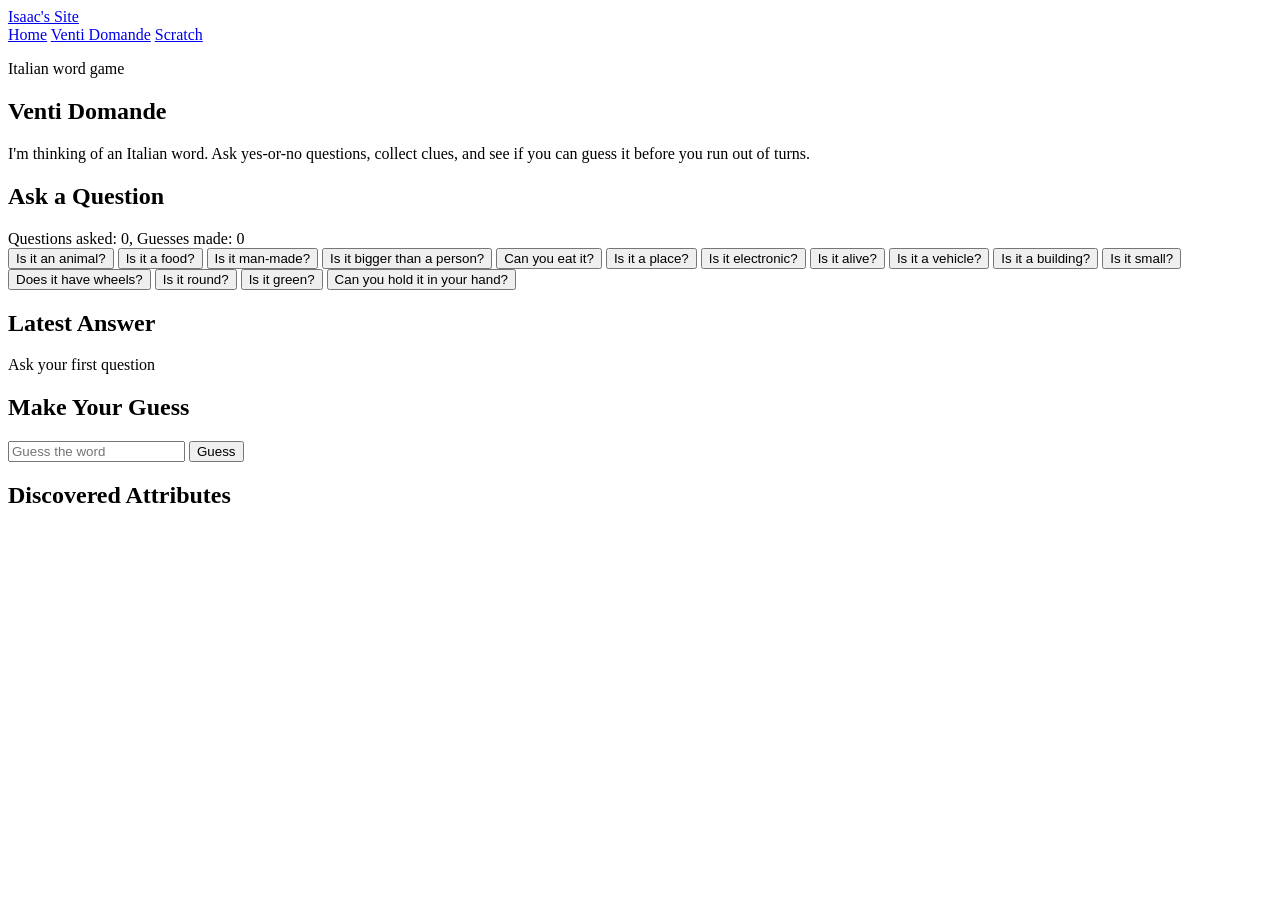
==== post.html @ e90240fd "Add files via upload" ====
<!DOCTYPE html>
<html lang="en">
<head>
    <meta charset="utf-8" />
    <meta name="viewport" content="width=device-width, initial-scale=1" />
    <title>Venti Domande</title>
    <link rel="preconnect" href="https://fonts.googleapis.com" />
    <link rel="preconnect" href="https://fonts.gstatic.com" crossorigin />
    <link href="https://fonts.googleapis.com/css2?family=Fraunces:wght@500;700&family=Manrope:wght@400;500;700;800&display=swap" rel="stylesheet" />
    <link href="css/stile.css" rel="stylesheet" />
</head>
<body class="venti-page">
    <nav class="top-nav" aria-label="Primary">
        <a class="top-nav__brand" href="index.html">Isaac's Site</a>
        <div class="top-nav__links">
            <a class="top-nav__link" href="index.html">Home</a>
            <a class="top-nav__link top-nav__link--active" href="post.html" aria-current="page">Venti Domande</a>
            <a class="top-nav__link" href="Scratch.html">Scratch</a>
        </div>
    </nav>

    <main class="venti-shell">
        <section class="venti-hero">
            <p class="venti-eyebrow">Italian word game</p>
            <h1>Venti Domande</h1>
            <p class="venti-intro">I&apos;m thinking of an Italian word. Ask yes-or-no questions, collect clues, and see if you can guess it before you run out of turns.</p>
        </section>

        <section class="venti-layout">
            <div class="venti-card venti-card--primary">
                <div class="venti-card__header">
                    <h2>Ask a Question</h2>
                    <div id="counters" class="venti-counter">Questions asked: 0, Guesses made: 0</div>
                </div>
                <div id="questions" class="question-grid">
                    <button onclick="askQuestion(0)">Is it an animal?</button>
                    <button onclick="askQuestion(1)">Is it a food?</button>
                    <button onclick="askQuestion(2)">Is it man-made?</button>
                    <button onclick="askQuestion(3)">Is it bigger than a person?</button>
                    <button onclick="askQuestion(4)">Can you eat it?</button>
                    <button onclick="askQuestion(5)">Is it a place?</button>
                    <button onclick="askQuestion(6)">Is it electronic?</button>
                    <button onclick="askQuestion(7)">Is it alive?</button>
                    <button onclick="askQuestion(8)">Is it a vehicle?</button>
                    <button onclick="askQuestion(9)">Is it a building?</button>
                    <button onclick="askQuestion(10)">Is it small?</button>
                    <button onclick="askQuestion(11)">Does it have wheels?</button>
                    <button onclick="askQuestion(12)">Is it round?</button>
                    <button onclick="askQuestion(13)">Is it green?</button>
                    <button onclick="askQuestion(14)">Can you hold it in your hand?</button>
                </div>
            </div>

            <aside class="venti-sidebar">
                <div class="venti-card venti-card--answer">
                    <h2>Latest Answer</h2>
                    <div id="answer" class="answer-pill">Ask your first question</div>
                </div>

                <div class="venti-card venti-card--guess">
                    <h2>Make Your Guess</h2>
                    <div class="guess-row">
                        <input type="text" id="guess" placeholder="Guess the word" />
                        <button class="guess-button" onclick="makeGuess()">Guess</button>
                    </div>
                    <div id="result" class="result-text"></div>
                    <div id="hint" class="hint-text"></div>
                </div>

                <div id="discovered" class="venti-card venti-card--clues">
                    <h2>Discovered Attributes</h2>
                </div>
            </aside>
        </section>
    </main>
    <script src="js/scripts.js"></script>
</body>
</html>
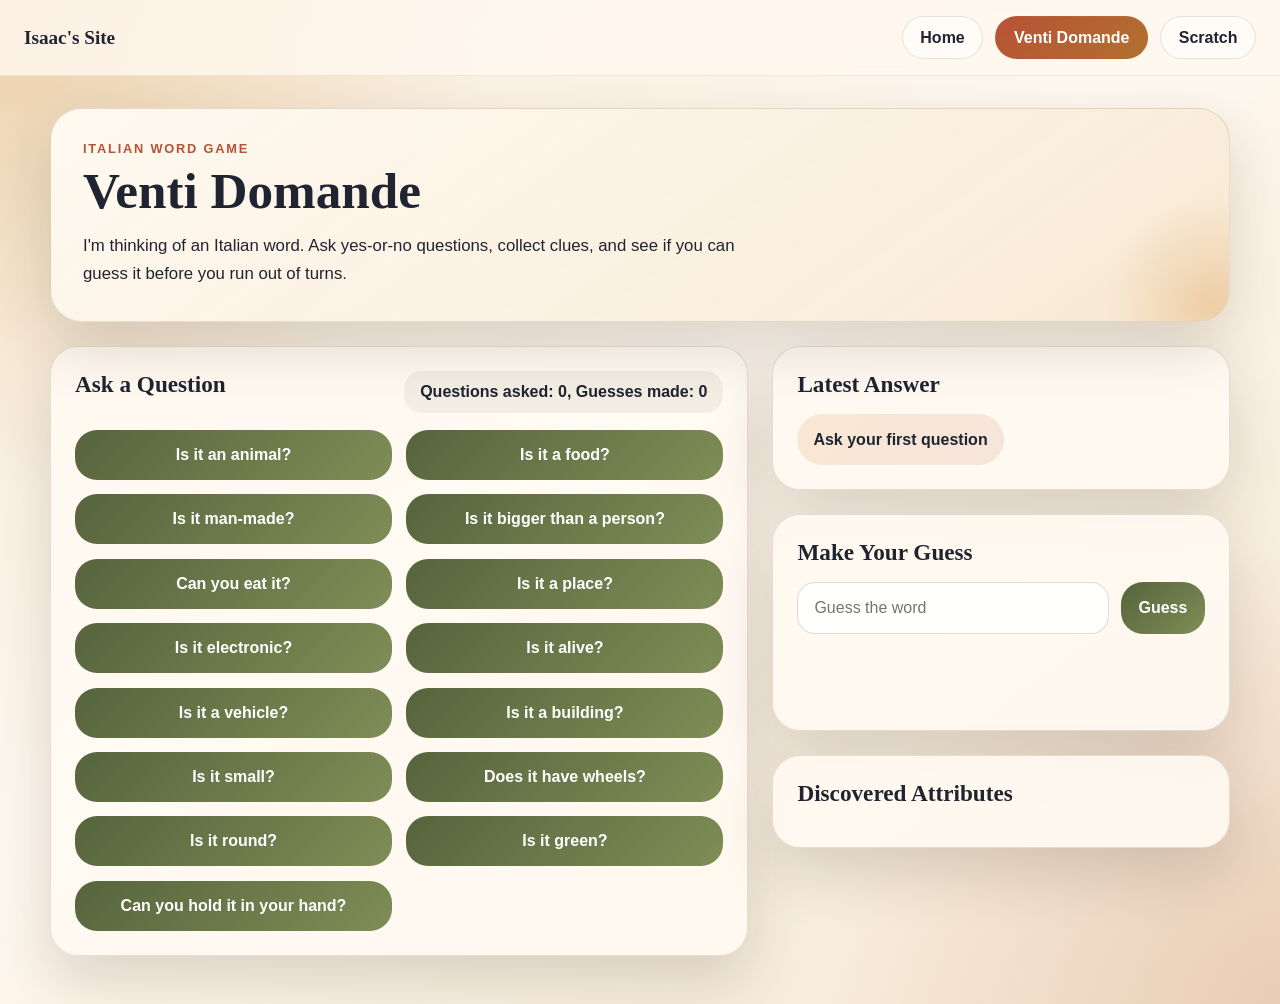
==== commit 477be7d7: "Add files via upload" ====
--- a/post.html
+++ b/post.html
@@ -7,7 +7,7 @@
     <link rel="preconnect" href="https://fonts.googleapis.com" />
     <link rel="preconnect" href="https://fonts.gstatic.com" crossorigin />
     <link href="https://fonts.googleapis.com/css2?family=Fraunces:wght@500;700&family=Manrope:wght@400;500;700;800&display=swap" rel="stylesheet" />
-    <link href="css/stile.css" rel="stylesheet" />
+    <link href="stile.css" rel="stylesheet" />
 </head>
 <body class="venti-page">
     <nav class="top-nav" aria-label="Primary">
@@ -73,6 +73,6 @@
             </aside>
         </section>
     </main>
-    <script src="js/scripts.js"></script>
+    <script src="scripts.js"></script>
 </body>
 </html>
--- a/stile.css
+++ b/stile.css
@@ -0,0 +1,307 @@
+:root {
+    --cream: #fff8ef;
+    --sand: #f4e3ca;
+    --gold: #d79b49;
+    --gold-deep: #b2702d;
+    --ink: #1f2430;
+    --olive: #56643d;
+    --terracotta: #b75237;
+    --card: rgba(255, 250, 242, 0.9);
+    --border: rgba(77, 56, 28, 0.14);
+    --shadow: 0 24px 60px rgba(45, 28, 13, 0.16);
+}
+
+* {
+    box-sizing: border-box;
+}
+
+body.venti-page,
+body.scratch-page {
+    margin: 0;
+    min-height: 100vh;
+    color: var(--ink);
+    font-family: "Manrope", sans-serif;
+    background:
+        radial-gradient(circle at top left, rgba(215, 155, 73, 0.32), transparent 30%),
+        radial-gradient(circle at bottom right, rgba(183, 82, 55, 0.18), transparent 28%),
+        linear-gradient(145deg, #f6ead8 0%, #fff8ef 45%, #f4e7d1 100%);
+}
+
+.top-nav {
+    position: sticky;
+    top: 0;
+    z-index: 20;
+    display: flex;
+    justify-content: space-between;
+    align-items: center;
+    gap: 1rem;
+    padding: 1rem 1.5rem;
+    backdrop-filter: blur(18px);
+    background: rgba(255, 248, 239, 0.82);
+    border-bottom: 1px solid rgba(77, 56, 28, 0.08);
+}
+
+.top-nav__brand {
+    color: var(--ink);
+    text-decoration: none;
+    font-family: "Fraunces", serif;
+    font-size: 1.2rem;
+    font-weight: 700;
+}
+
+.top-nav__links {
+    display: flex;
+    flex-wrap: wrap;
+    justify-content: flex-end;
+    gap: 0.75rem;
+}
+
+.top-nav__link {
+    display: inline-flex;
+    align-items: center;
+    justify-content: center;
+    padding: 0.72rem 1.1rem;
+    border-radius: 999px;
+    border: 1px solid rgba(86, 100, 61, 0.16);
+    color: var(--ink);
+    text-decoration: none;
+    font-weight: 700;
+    background: rgba(255, 255, 255, 0.55);
+    transition: transform 0.2s ease, box-shadow 0.2s ease, background 0.2s ease;
+}
+
+.top-nav__link:hover,
+.top-nav__link:focus-visible {
+    transform: translateY(-1px);
+    box-shadow: 0 12px 24px rgba(45, 28, 13, 0.12);
+    background: rgba(255, 255, 255, 0.92);
+}
+
+.top-nav__link--active {
+    color: #fff;
+    background: linear-gradient(135deg, var(--terracotta), var(--gold-deep));
+    border-color: transparent;
+}
+
+.venti-shell,
+.scratch-shell {
+    width: min(1180px, calc(100% - 2rem));
+    margin: 0 auto;
+    padding: 2rem 0 3rem;
+}
+
+.venti-hero,
+.scratch-card {
+    position: relative;
+    overflow: hidden;
+    padding: 2rem;
+    border-radius: 32px;
+    background: linear-gradient(145deg, rgba(255, 250, 242, 0.96), rgba(247, 231, 209, 0.9));
+    border: 1px solid var(--border);
+    box-shadow: var(--shadow);
+}
+
+.venti-hero::after,
+.scratch-card::after {
+    content: "";
+    position: absolute;
+    inset: auto -6rem -6rem auto;
+    width: 14rem;
+    height: 14rem;
+    border-radius: 50%;
+    background: radial-gradient(circle, rgba(215, 155, 73, 0.34), transparent 68%);
+}
+
+.venti-eyebrow {
+    margin: 0 0 0.7rem;
+    text-transform: uppercase;
+    letter-spacing: 0.14em;
+    font-size: 0.8rem;
+    font-weight: 800;
+    color: var(--terracotta);
+}
+
+.venti-hero h1,
+.scratch-card h1 {
+    margin: 0;
+    font-family: "Fraunces", serif;
+    font-size: clamp(2.5rem, 4vw, 4.5rem);
+    line-height: 0.95;
+}
+
+.venti-intro,
+.scratch-card p {
+    position: relative;
+    z-index: 1;
+    max-width: 42rem;
+    margin: 1rem 0 0;
+    font-size: 1.05rem;
+    line-height: 1.7;
+}
+
+.venti-layout {
+    display: grid;
+    grid-template-columns: minmax(0, 1.45fr) minmax(320px, 0.95fr);
+    gap: 1.5rem;
+    margin-top: 1.5rem;
+    align-items: start;
+}
+
+.venti-sidebar {
+    display: grid;
+    gap: 1.5rem;
+}
+
+.venti-card {
+    padding: 1.5rem;
+    border-radius: 28px;
+    background: var(--card);
+    border: 1px solid var(--border);
+    box-shadow: var(--shadow);
+}
+
+.venti-card h2 {
+    margin: 0 0 1rem;
+    font-family: "Fraunces", serif;
+    font-size: 1.45rem;
+}
+
+.venti-card__header {
+    display: flex;
+    justify-content: space-between;
+    align-items: center;
+    gap: 1rem;
+    margin-bottom: 1rem;
+}
+
+.venti-counter {
+    padding: 0.75rem 1rem;
+    border-radius: 18px;
+    background: rgba(86, 100, 61, 0.08);
+    font-weight: 700;
+    text-align: right;
+}
+
+.question-grid {
+    display: grid;
+    grid-template-columns: repeat(2, minmax(0, 1fr));
+    gap: 0.9rem;
+}
+
+.question-grid button,
+.guess-button {
+    border: 0;
+    border-radius: 22px;
+    padding: 1rem 1.1rem;
+    font: inherit;
+    font-weight: 800;
+    color: #fff;
+    background: linear-gradient(135deg, var(--olive), #7f8d57);
+    cursor: pointer;
+    transition: transform 0.18s ease, box-shadow 0.18s ease, opacity 0.18s ease;
+}
+
+.question-grid button:hover,
+.question-grid button:focus-visible,
+.guess-button:hover,
+.guess-button:focus-visible {
+    transform: translateY(-2px);
+    box-shadow: 0 14px 28px rgba(86, 100, 61, 0.22);
+}
+
+.answer-pill,
+.result-text,
+.hint-text {
+    min-height: 1.5rem;
+    line-height: 1.6;
+}
+
+.answer-pill {
+    display: inline-flex;
+    align-items: center;
+    justify-content: center;
+    min-width: 8rem;
+    padding: 0.8rem 1rem;
+    border-radius: 999px;
+    background: linear-gradient(135deg, rgba(215, 155, 73, 0.18), rgba(183, 82, 55, 0.12));
+    font-weight: 800;
+}
+
+.guess-row {
+    display: flex;
+    gap: 0.75rem;
+}
+
+#guess {
+    flex: 1;
+    min-width: 0;
+    padding: 1rem 1rem;
+    border-radius: 18px;
+    border: 1px solid rgba(77, 56, 28, 0.18);
+    background: rgba(255, 255, 255, 0.88);
+    font: inherit;
+}
+
+#guess:focus {
+    outline: 2px solid rgba(183, 82, 55, 0.35);
+    outline-offset: 2px;
+}
+
+.result-text {
+    margin-top: 1rem;
+    font-weight: 800;
+    color: var(--terracotta);
+}
+
+.hint-text {
+    margin-top: 0.5rem;
+    color: var(--olive);
+    font-weight: 700;
+}
+
+#discovered > div {
+    margin-top: 0.7rem;
+    padding: 0.8rem 0.9rem;
+    border-radius: 16px;
+    background: rgba(255, 255, 255, 0.72);
+    border: 1px solid rgba(77, 56, 28, 0.08);
+}
+
+.scratch-card {
+    max-width: 44rem;
+    margin: 0 auto;
+}
+
+.scratch-link {
+    display: inline-flex;
+    margin-top: 1.25rem;
+    color: #fff;
+    text-decoration: none;
+    font-weight: 800;
+    padding: 0.9rem 1.2rem;
+    border-radius: 999px;
+    background: linear-gradient(135deg, var(--terracotta), var(--gold-deep));
+}
+
+@media (max-width: 900px) {
+    .top-nav,
+    .venti-card__header,
+    .guess-row {
+        flex-direction: column;
+        align-items: stretch;
+    }
+
+    .venti-layout,
+    .question-grid {
+        grid-template-columns: 1fr;
+    }
+
+    .top-nav__links {
+        justify-content: flex-start;
+    }
+
+    .venti-shell,
+    .scratch-shell {
+        width: min(100% - 1.25rem, 1180px);
+    }
+}
